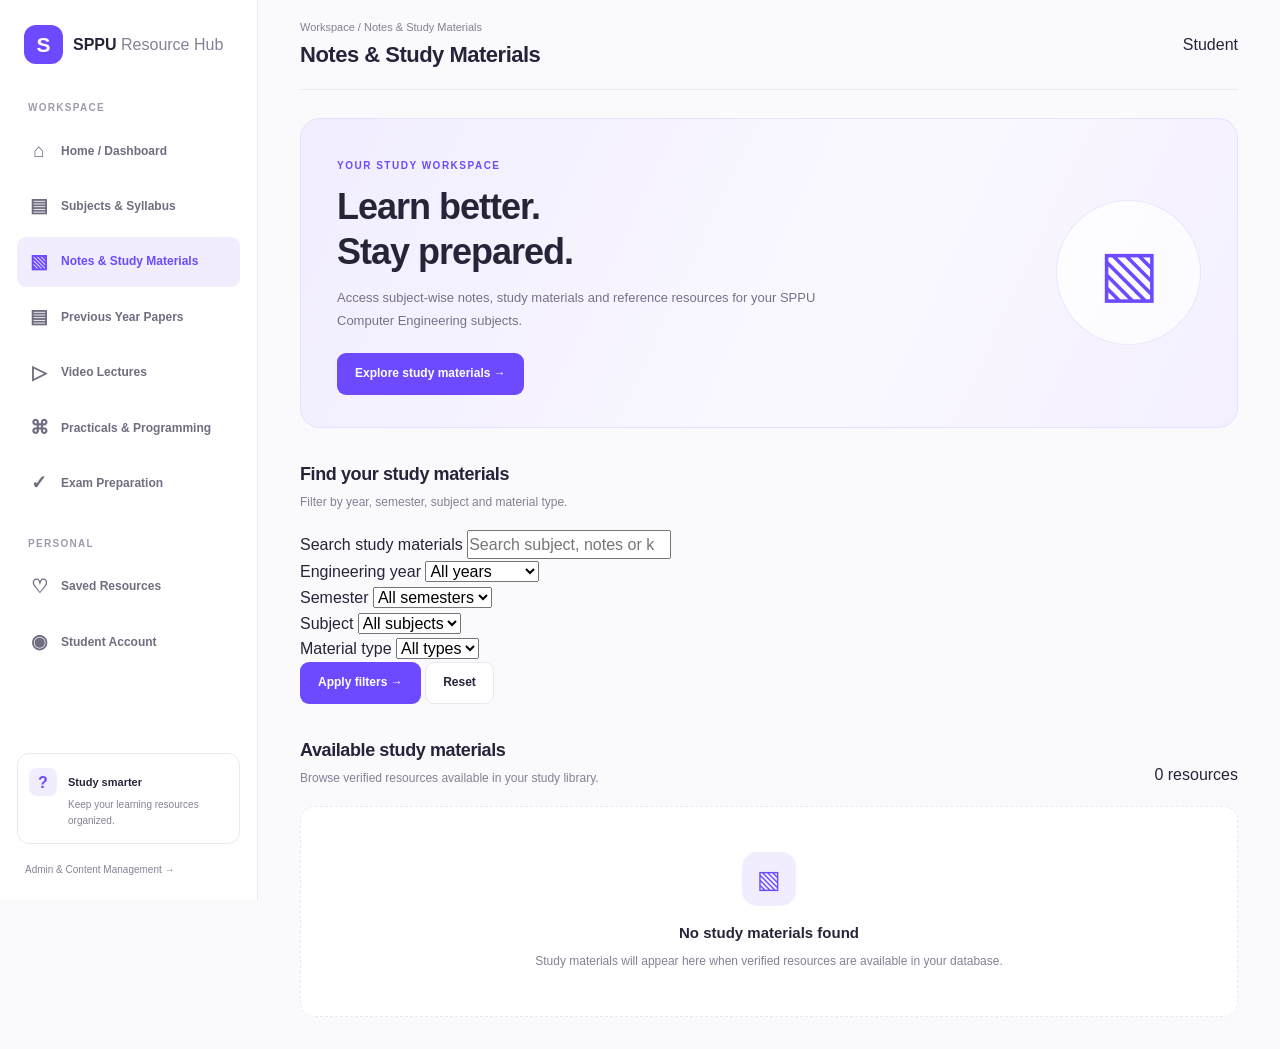
==== notes.html @ ba634b33 "Create notes.html" ====
<!DOCTYPE html>
<html lang="en">
<head>
    <meta charset="UTF-8">
    <meta name="viewport" content="width=device-width, initial-scale=1.0">
    <title>SPPU Resource Hub | Notes & Study Materials</title>
    <meta name="description" content="Find verified notes and study materials for SPPU Computer Engineering.">
    <link rel="stylesheet" href="exam preparation.css">
</head>

<body>

<div class="app-layout">

    <!-- SIDEBAR -->
    <aside class="sidebar">

        <a href="index.html" class="brand">
            <span class="brand-logo">S</span>
            <span>SPPU<span class="brand-light"> Resource Hub</span></span>
        </a>

        <div class="sidebar-label">WORKSPACE</div>

        <nav class="sidebar-nav">
            <a href="index.html" class="nav-link">
                <span>⌂</span> Home / Dashboard
            </a>

            <a href="subjects.html" class="nav-link">
                <span>▤</span> Subjects & Syllabus
            </a>

            <a href="notes.html" class="nav-link active">
                <span>▧</span> Notes & Study Materials
            </a>

            <a href="pyq.html" class="nav-link">
                <span>▤</span> Previous Year Papers
            </a>

            <a href="videos.html" class="nav-link">
                <span>▷</span> Video Lectures
            </a>

            <a href="practicals.html" class="nav-link">
                <span>⌘</span> Practicals & Programming
            </a>

            <a href="exam-preparation.html" class="nav-link">
                <span>✓</span> Exam Preparation
            </a>
        </nav>

        <div class="sidebar-label secondary-label">PERSONAL</div>

        <nav class="sidebar-nav">
            <a href="saved.html" class="nav-link">
                <span>♡</span> Saved Resources
            </a>

            <a href="account.html" class="nav-link">
                <span>◉</span> Student Account
            </a>
        </nav>

        <div class="sidebar-bottom">
            <div class="sidebar-help">
                <div class="help-icon">?</div>
                <div>
                    <strong>Study smarter</strong>
                    <p>Keep your learning resources organized.</p>
                </div>
            </div>

            <a href="admin.html" class="admin-link">
                Admin & Content Management →
            </a>
        </div>

    </aside>

    <!-- NOTES MAIN CONTENT -->
    <main class="exam-main">

        <header class="exam-page-header">
            <div>
                <p class="exam-breadcrumb">
                    Workspace / Notes & Study Materials
                </p>
                <h1>Notes & Study Materials</h1>
            </div>

            <div>
                <span>Student</span>
            </div>
        </header>

        <!-- HERO -->
        <section class="exam-hero">

            <div class="exam-hero-content">

                <span class="exam-eyebrow">
                    YOUR STUDY WORKSPACE
                </span>

                <h2>Learn better.<br>Stay prepared.</h2>

                <p>
                    Access subject-wise notes, study materials and
                    reference resources for your SPPU Computer
                    Engineering subjects.
                </p>

                <a href="#notes-filters" class="exam-button exam-button-primary">
                    Explore study materials →
                </a>

            </div>

            <div class="exam-hero-decoration" aria-hidden="true">
                ▧
            </div>

        </section>

        <!-- SEARCH AND FILTERS -->
        <section class="exam-section" id="notes-filters">

            <div class="exam-section-heading">
                <div>
                    <h2>Find your study materials</h2>
                    <p>Filter by year, semester, subject and material type.</p>
                </div>
            </div>

            <form class="exam-filter-panel" id="notesSearchForm">

                <label class="exam-search-label" for="notesSearch">
                    Search study materials
                </label>

                <input
                    type="search"
                    id="notesSearch"
                    name="search"
                    placeholder="Search subject, notes or keyword..."
                >

                <div class="exam-filter-grid">

                    <div class="exam-field">
                        <label for="notesYear">Engineering year</label>

                        <select id="notesYear" name="year">
                            <option value="">All years</option>
                            <option value="FE">First Year</option>
                            <option value="SE">Second Year</option>
                            <option value="TE">Third Year</option>
                            <option value="BE">Final Year</option>
                        </select>
                    </div>

                    <div class="exam-field">
                        <label for="notesSemester">Semester</label>

                        <select id="notesSemester" name="semester">
                            <option value="">All semesters</option>
                            <option value="1">Semester 1</option>
                            <option value="2">Semester 2</option>
                            <option value="3">Semester 3</option>
                            <option value="4">Semester 4</option>
                            <option value="5">Semester 5</option>
                            <option value="6">Semester 6</option>
                            <option value="7">Semester 7</option>
                            <option value="8">Semester 8</option>
                        </select>
                    </div>

                    <div class="exam-field">
                        <label for="notesSubject">Subject</label>

                        <select id="notesSubject" name="subject">
                            <option value="">All subjects</option>
                        </select>
                    </div>

                    <div class="exam-field">
                        <label for="notesType">Material type</label>

                        <select id="notesType" name="resource_type">
                            <option value="">All types</option>
                        </select>
                    </div>

                </div>

                <div class="exam-filter-actions">

                    <button type="submit" class="exam-button exam-button-primary">
                        Apply filters →
                    </button>

                    <button type="reset" class="exam-button exam-button-secondary">
                        Reset
                    </button>

                </div>

            </form>
        </section>

        <!-- RESOURCE RESULTS -->
        <section class="exam-section exam-results-section">

            <div class="exam-section-heading">
                <div>
                    <h2>Available study materials</h2>
                    <p>Browse verified resources available in your study library.</p>
                </div>

                <span id="notesResultCount" class="exam-result-count">
                    0 resources
                </span>
            </div>

            <div id="notesResourceGrid" class="exam-resource-grid"></div>

            <div id="notesEmptyState" class="exam-empty-state">
                <div class="exam-empty-icon">▧</div>
                <h3>No study materials found</h3>
                <p>
                    Study materials will appear here when verified
                    resources are available in your database.
                </p>
            </div>

        </section>

    </main>

</div>

<script type="module" src="notes.js"></script>

</body>
</html>
---- exam preparation.css ----
/* =========================================
   1. GLOBAL STYLES
========================================= */

:root {
    --primary: #6d4aff;
    --primary-dark: #5535e8;
    --primary-light: #f1edff;

    --bg: #faf9fc;
    --surface: #ffffff;

    --text: #27243a;
    --muted: #858196;
    --border: #ebe8f2;

    --shadow: 0 4px 20px rgba(43, 30, 84, 0.045);
}

* {
    box-sizing: border-box;
    margin: 0;
    padding: 0;
}

html {
    min-height: 100%;
}

body {
    min-height: 100vh;
    font-family: Inter, -apple-system, BlinkMacSystemFont,
        "Segoe UI", sans-serif;
    background: var(--bg);
    color: var(--text);
    line-height: 1.6;
}

a {
    color: inherit;
    text-decoration: none;
}

button,
input,
select,
textarea {
    font: inherit;
}

button {
    cursor: pointer;
}

a:focus-visible,
button:focus-visible,
input:focus-visible,
select:focus-visible {
    outline: 2px solid var(--primary);
    outline-offset: 3px;
}


/* =========================================
   2. MAIN APP LAYOUT
   Sidebar fixed on the left
   Main content starts beside the sidebar
========================================= */

.app-layout {
    width: 100%;
    min-height: 100vh;
}

.sidebar {
    position: fixed;
    inset: 0 auto 0 0;
    z-index: 100;

    width: 258px;
    height: 100vh;
    padding: 25px 17px 18px;

    display: flex;
    flex-direction: column;

    background: var(--surface);
    border-right: 1px solid var(--border);

    overflow-y: auto;
}

.exam-main {
    min-width: 0;
    min-height: 100vh;

    margin-left: 258px;
    width: calc(100% - 258px);

    padding: 0 42px 32px;

    color: var(--text);
    background: var(--bg);

    overflow-wrap: anywhere;
}


/* =========================================
   3. SIDEBAR BRAND
========================================= */

.brand {
    display: flex;
    align-items: center;
    gap: 10px;

    padding: 0 7px;
    margin-bottom: 36px;

    font-size: 16px;
    font-weight: 800;
    white-space: nowrap;
}

.brand-logo {
    width: 39px;
    height: 39px;
    flex-shrink: 0;

    display: grid;
    place-items: center;

    border-radius: 12px;
    background: var(--primary);
    color: white;

    font-size: 21px;
}

.brand-light {
    color: var(--muted);
    font-weight: 500;
}


/* =========================================
   4. SIDEBAR NAVIGATION
========================================= */

.sidebar-label {
    padding: 0 11px;
    margin-bottom: 10px;

    color: #a09bac;
    font-size: 10px;
    font-weight: 800;
    letter-spacing: 1.3px;
}

.secondary-label {
    margin-top: 27px;
}

.sidebar-nav {
    display: grid;
    gap: 5px;
}

.nav-link {
    min-height: 44px;
    padding: 10px 12px;

    display: flex;
    align-items: center;
    gap: 12px;

    border-radius: 9px;

    color: #716d80;
    font-size: 12px;
    font-weight: 600;

    transition: background 0.2s, color 0.2s;
}

.nav-link > span {
    width: 20px;
    flex-shrink: 0;

    text-align: center;
    font-size: 19px;
}

.nav-link:hover {
    background: #f7f5ff;
    color: var(--primary);
}

.nav-link.active {
    background: var(--primary-light);
    color: var(--primary);
}

.sidebar-bottom {
    margin-top: auto;
    padding-top: 35px;
}

.sidebar-help {
    display: flex;
    gap: 11px;

    padding: 14px 11px;

    border: 1px solid var(--border);
    border-radius: 12px;
}

.help-icon {
    width: 28px;
    height: 28px;
    flex-shrink: 0;

    display: grid;
    place-items: center;

    background: var(--primary-light);
    color: var(--primary);
    border-radius: 8px;

    font-weight: 800;
}

.sidebar-help strong {
    font-size: 11px;
}

.sidebar-help p {
    margin-top: 3px;
    color: var(--muted);
    font-size: 10px;
}

.admin-link {
    display: block;
    padding: 18px 8px 4px;

    color: var(--muted);
    font-size: 10px;
}


/* =========================================
   5. PAGE HEADER
========================================= */

.exam-page-header {
    min-height: 90px;

    display: flex;
    align-items: center;
    justify-content: space-between;
    gap: 20px;

    border-bottom: 1px solid var(--border);
}

.exam-page-heading {
    min-width: 0;
}

.exam-breadcrumb {
    color: var(--muted);
    font-size: 11px;
}

.exam-page-header h1 {
    margin-top: 3px;

    font-size: 22px;
    line-height: 1.35;
    letter-spacing: -0.5px;
}

.exam-page-description {
    margin-top: 4px;
    color: var(--muted);
    font-size: 12px;
}

.exam-header-actions {
    display: flex;
    align-items: center;
    gap: 12px;
}


/* =========================================
   6. BUTTONS
========================================= */

.exam-button {
    min-height: 42px;
    padding: 10px 17px;

    display: inline-flex;
    align-items: center;
    justify-content: center;
    gap: 8px;

    border: 1px solid transparent;
    border-radius: 9px;

    font-size: 12px;
    font-weight: 700;

    transition: background 0.2s, transform 0.2s;
}

.exam-button-primary {
    background: var(--primary);
    color: white;
}

.exam-button-primary:hover {
    background: var(--primary-dark);
    transform: translateY(-1px);
}

.exam-button-secondary {
    background: white;
    color: var(--text);
    border-color: var(--border);
}

.exam-button-secondary:hover {
    background: var(--primary-light);
    border-color: #d8ceff;
    color: var(--primary);
}


/* =========================================
   7. EXAM PREPARATION HERO
========================================= */

.exam-hero {
    position: relative;

    display: flex;
    align-items: center;
    justify-content: space-between;
    gap: 28px;

    min-height: 240px;
    margin-top: 28px;
    padding: 32px 36px;

    overflow: hidden;

    border: 1px solid #e8e0ff;
    border-radius: 20px;

    background: linear-gradient(
        115deg,
        #f1edff 0%,
        #faf8ff 58%,
        #f4f0ff 100%
    );
}

.exam-hero-content {
    position: relative;
    z-index: 2;
    max-width: 620px;
}

.exam-eyebrow {
    display: inline-block;

    margin-bottom: 10px;

    color: var(--primary);
    font-size: 10px;
    font-weight: 800;
    letter-spacing: 1.5px;
    text-transform: uppercase;
}

.exam-hero h2 {
    max-width: 580px;

    font-size: clamp(25px, 3vw, 36px);
    line-height: 1.25;
    letter-spacing: -1px;
}

.exam-hero p {
    max-width: 520px;
    margin-top: 12px;

    color: #777188;
    font-size: 13px;
    line-height: 1.8;
}

.exam-hero .exam-button {
    margin-top: 20px;
}

.exam-hero-decoration {
    width: 145px;
    height: 145px;
    flex-shrink: 0;

    display: grid;
    place-items: center;

    border: 1px solid rgba(109, 74, 255, 0.12);
    border-radius: 50%;

    background: rgba(255, 255, 255, 0.7);

    color: var(--primary);
    font-size: 64px;
}


/* =========================================
   8. GENERAL SECTIONS
========================================= */

.exam-section {
    margin-top: 32px;
}

.exam-section-heading {
    display: flex;
    align-items: flex-end;
    justify-content: space-between;
    gap: 16px;

    margin-bottom: 18px;
}

.exam-section-heading h2 {
    font-size: 18px;
    letter-spacing: -0.4px;
}

.exam-section-heading p {
    margin-top: 4px;
    color: var(--muted);
    font-size: 12px;
}



/* =====================================
   EXAM FILTERS — SINGLE HORIZONTAL ROW
===================================== */

#examSearchForm.exam-filter-panel {
    display: grid;
    grid-template-columns:
        minmax(210px, 1.4fr)
        minmax(0, 3fr)
        auto;
    grid-template-rows: auto;
    align-items: end;
    gap: 16px;
    padding: 22px;
    width: 100%;
    background: #ffffff;
    border: 1px solid #ebe8f2;
    border-radius: 16px;
    box-shadow: 0 4px 20px rgba(43, 30, 84, 0.045);
}

/* Search label and input share one column */
#examSearchForm .exam-search-label {
    grid-column: 1;
    grid-row: 1;
    align-self: start;
    margin: 0 0 7px;
    color: #514d63;
    font-size: 12px;
    font-weight: 600;
}

/* Put the search input under its label */
#examSearchForm #examSearch {
    grid-column: 1;
    grid-row: 1;
    align-self: end;
    width: 100%;
    min-width: 0;
    height: 43px;
    margin-top: 27px;
    padding: 0 12px;
    border: 1px solid #ebe8f2;
    border-radius: 9px;
    background: #fdfcff;
    color: #27243a;
    font-size: 12px;
    box-sizing: border-box;
}

#examSearchForm #examSearch::placeholder {
    color: #aaa5b7;
}

#examSearchForm #examSearch:focus,
#examSearchForm select:focus {
    outline: none;
    border-color: #6d4aff;
    box-shadow: 0 0 0 3px rgba(109, 74, 255, 0.1);
}

/* Four dropdowns in one row */
#examSearchForm .exam-filter-grid {
    grid-column: 2;
    grid-row: 1;
    display: grid;
    grid-template-columns: repeat(4, minmax(0, 1fr));
    align-items: end;
    gap: 10px;
    min-width: 0;
}

/* Each dropdown */
#examSearchForm .exam-field {
    display: flex;
    flex-direction: column;
    gap: 7px;
    min-width: 0;
}

#examSearchForm .exam-field label {
    color: #514d63;
    font-size: 11px;
    font-weight: 600;
}

#examSearchForm .exam-field select {
    width: 100%;
    min-width: 0;
    height: 43px;
    padding: 0 8px;
    border: 1px solid #ebe8f2;
    border-radius: 9px;
    background: #fdfcff;
    color: #27243a;
    font-size: 11px;
    box-sizing: border-box;
}

/* Action buttons stay to the right */
#examSearchForm .exam-filter-actions {
    grid-column: 3;
    grid-row: 1;
    display: flex;
    align-items: end;
    gap: 8px;
    white-space: nowrap;
}

#examSearchForm .exam-filter-actions button {
    height: 43px;
    padding: 0 13px;
    border: 1px solid #6d4aff;
    border-radius: 9px;
    background: #6d4aff;
    color: #ffffff;
    font-size: 11px;
    font-weight: 700;
    cursor: pointer;
    transition: background 0.2s, transform 0.2s;
}

#examSearchForm .exam-filter-actions .exam-primary-btn:hover {
    background: #5535e8;
    transform: translateY(-1px);
}

#examSearchForm .exam-filter-actions .exam-reset-btn {
    border-color: #ebe8f2;
    background: #ffffff;
    color: #514d63;
}

#examSearchForm .exam-filter-actions .exam-reset-btn:hover {
    background: #f1edff;
    color: #6d4aff;
}

/* Medium screens: search on top, dropdowns below */
@media (max-width: 1250px) {
    #examSearchForm.exam-filter-panel {
        grid-template-columns: minmax(0, 1fr);
        gap: 16px;
    }

    #examSearchForm .exam-search-label,
    #examSearchForm #examSearch,
    #examSearchForm .exam-filter-grid,
    #examSearchForm .exam-filter-actions {
        grid-column: 1;
        grid-row: auto;
    }

    #examSearchForm .exam-search-label {
        margin-bottom: -9px;
    }

    #examSearchForm #examSearch {
        margin-top: 0;
    }

    #examSearchForm .exam-filter-grid {
        grid-template-columns: repeat(4, minmax(0, 1fr));
    }
}

/* Small screens */
@media (max-width: 650px) {
    #examSearchForm .exam-filter-grid {
        grid-template-columns: repeat(2, minmax(0, 1fr));
    }

    #examSearchForm .exam-filter-actions {
        flex-wrap: wrap;
    }
}

@media (max-width: 380px) {
    #examSearchForm .exam-filter-grid {
        grid-template-columns: 1fr;
    }
}


/* =========================================
   11. RESOURCE GRID
========================================= */

.exam-resource-grid {
    display: grid;
    grid-template-columns: repeat(3, minmax(0, 1fr));
    gap: 17px;
}

.exam-resource-card {
    min-width: 0;
    padding: 20px;

    display: flex;
    flex-direction: column;

    background: var(--surface);
    border: 1px solid var(--border);
    border-radius: 15px;

    box-shadow: var(--shadow);

    transition:
        transform 0.2s,
        border-color 0.2s,
        box-shadow 0.2s;
}

.exam-resource-card:hover {
    transform: translateY(-3px);
    border-color: #d3c8ff;
    box-shadow: 0 9px 25px rgba(43, 30, 84, 0.08);
}

.exam-resource-top {
    display: flex;
    align-items: flex-start;
    justify-content: space-between;
    gap: 12px;

    margin-bottom: 17px;
}

.exam-resource-icon {
    width: 44px;
    height: 44px;
    flex-shrink: 0;

    display: grid;
    place-items: center;

    border-radius: 12px;
    background: var(--primary-light);
    color: var(--primary);

    font-size: 22px;
}

.exam-resource-badge {
    display: inline-flex;
    align-items: center;

    padding: 5px 9px;

    border-radius: 20px;
    background: #f1edff;
    color: var(--primary);

    font-size: 10px;
    font-weight: 700;
}

.exam-resource-card h3 {
    font-size: 14px;
    line-height: 1.5;
    overflow-wrap: anywhere;
}

.exam-resource-card p {
    margin-top: 7px;

    color: var(--muted);
    font-size: 11px;
    line-height: 1.7;
}

.exam-resource-meta {
    display: flex;
    flex-wrap: wrap;
    gap: 7px;

    margin-top: 14px;
}

.exam-resource-meta span {
    padding: 5px 8px;

    border: 1px solid var(--border);
    border-radius: 6px;

    background: #fcfbfe;
    color: #716d80;

    font-size: 10px;
}

.exam-resource-footer {
    display: flex;
    align-items: center;
    justify-content: space-between;
    gap: 10px;

    margin-top: auto;
    padding-top: 18px;
}

.exam-resource-footer a,
.exam-resource-link {
    display: inline-flex;
    align-items: center;
    gap: 6px;

    color: var(--primary);
    font-size: 11px;
    font-weight: 700;
}

.exam-resource-footer a:hover,
.exam-resource-link:hover {
    color: var(--primary-dark);
}


/* =========================================
   12. EMPTY AND LOADING STATES
========================================= */

.exam-empty-state,
.exam-loading-state {
    padding: 45px 20px;

    border: 1px dashed var(--border);
    border-radius: 15px;

    background: var(--surface);
    text-align: center;
}

.exam-empty-state h3,
.exam-loading-state h3 {
    font-size: 15px;
}

.exam-empty-state p,
.exam-loading-state p {
    margin-top: 7px;
    color: var(--muted);
    font-size: 12px;
}

.exam-empty-icon {
    width: 54px;
    height: 54px;

    display: grid;
    place-items: center;

    margin: 0 auto 15px;

    border-radius: 15px;
    background: var(--primary-light);
    color: var(--primary);

    font-size: 25px;
}


/* =========================================
   13. PAGINATION
========================================= */

.exam-pagination {
    display: flex;
    align-items: center;
    justify-content: center;
    flex-wrap: wrap;
    gap: 8px;

    margin-top: 28px;
}

.exam-pagination button {
    min-width: 37px;
    height: 37px;
    padding: 0 10px;

    border: 1px solid var(--border);
    border-radius: 9px;

    background: white;
    color: var(--text);

    font-size: 12px;
}

.exam-pagination button:hover,
.exam-pagination button.active {
    border-color: var(--primary);
    background: var(--primary);
    color: white;
}


/* =========================================
   14. PAGE FOOTER
========================================= */

.exam-page-footer {
    display: flex;
    justify-content: space-between;
    flex-wrap: wrap;
    gap: 12px;

    margin-top: 45px;
    padding: 22px 0;

    border-top: 1px solid var(--border);

    color: var(--muted);
    font-size: 10px;
}


/* =========================================
   15. RESPONSIVE: TABLETS
========================================= */

@media (max-width: 1200px) {
    .exam-main {
        padding-right: 27px;
        padding-left: 27px;
    }

    .exam-filter-panel {
        grid-template-columns: repeat(3, minmax(0, 1fr));
    }

    .exam-resource-grid {
        grid-template-columns: repeat(2, minmax(0, 1fr));
    }

    .exam-hero {
        padding: 28px;
    }
}


/* =========================================
   16. RESPONSIVE: MOBILE
========================================= */

@media (max-width: 760px) {
    .sidebar {
        position: static;
        width: 100%;
        height: auto;

        padding: 15px;

        border-right: none;
        border-bottom: 1px solid var(--border);
    }

    .brand {
        margin-bottom: 17px;
    }

    .sidebar-label,
    .sidebar-bottom {
        display: none;
    }

    .sidebar-nav {
        display: flex;
        gap: 6px;

        overflow-x: auto;
        padding-bottom: 5px;
    }

    .nav-link {
        flex-shrink: 0;
        min-height: 39px;

        padding: 8px 11px;
        font-size: 11px;
    }

    .nav-link > span {
        width: auto;
        font-size: 15px;
    }

    .exam-main {
        width: 100%;
        min-height: auto;
        margin-left: 0;
        padding: 0 20px 25px !important;
    }

    .exam-page-header {
        min-height: 75px;
    }

    .exam-page-header h1 {
        font-size: 19px;
    }

    .exam-hero {
        min-height: auto;
        padding: 26px 23px;
    }

    .exam-hero h2 {
        font-size: 27px;
    }

    .exam-hero-decoration {
        width: 100px;
        height: 100px;
        font-size: 44px;
    }

    .exam-filter-panel {
        grid-template-columns: repeat(2, minmax(0, 1fr));
        padding: 17px;
        gap: 13px;
    }

    .exam-resource-grid {
        grid-template-columns: repeat(2, minmax(0, 1fr));
    }

    .exam-results-toolbar {
        align-items: flex-start;
        flex-direction: column;
    }
}


/* =========================================
   17. RESPONSIVE: SMALL PHONES
========================================= */

@media (max-width: 480px) {
    .exam-main {
        padding-right: 14px !important;
        padding-left: 14px !important;
    }

    .exam-page-header {
        gap: 10px;
    }

    .exam-page-header h1 {
        font-size: 18px;
    }

    .exam-page-description {
        font-size: 11px;
    }

    .exam-hero {
        padding: 23px 20px;
    }

    .exam-hero-decoration {
        display: none;
    }

    .exam-hero h2 {
        font-size: 25px;
    }

    .exam-filter-panel {
        grid-template-columns: 1fr;
    }

    .exam-resource-grid {
        grid-template-columns: 1fr;
    }

    .exam-section-heading {
        align-items: flex-start;
        flex-direction: column;
    }

    .exam-page-footer {
        flex-direction: column;
    }
}


/* ===== Exam filter layout refinement ===== */

#examSearchForm {
    display: grid;
    grid-template-columns: minmax(220px, 1.5fr)
        repeat(2, minmax(150px, 1fr));
    gap: 18px;
    align-items: end;
    padding: 24px;
    background: #fff;
    border: 1px solid #ebe8f2;
    border-radius: 16px;
    box-shadow: 0 4px 20px rgba(43, 30, 84, 0.045);
}

/* Keep each field together */
#examSearchForm .exam-filter-group {
    display: flex;
    flex-direction: column;
    gap: 7px;
    min-width: 0;
}

#examSearchForm label {
    font-size: 12px;
    font-weight: 600;
    color: #514d63;
}

#examSearchForm input,
#examSearchForm select {
    width: 100%;
    height: 44px;
    padding: 0 12px;
    border: 1px solid #ebe8f2;
    border-radius: 9px;
    background: #fdfcff;
    color: #27243a;
    font-size: 12px;
    outline: none;
}

#examSearchForm input:focus,
#examSearchForm select:focus {
    border-color: #6d4aff;
    box-shadow: 0 0 0 3px rgba(109, 74, 255, 0.1);
}

/* Style form buttons */
#examSearchForm button {
    min-height: 42px;
    padding: 0 17px;
    border: 1px solid #6d4aff;
    border-radius: 9px;
    background: #6d4aff;
    color: #fff;
    font-size: 12px;
    font-weight: 700;
    cursor: pointer;
}

#examSearchForm button:hover {
    background: #5535e8;
}

#examSearchForm button[type="reset"] {
    background: #fff;
    color: #514d63;
    border-color: #ebe8f2;
}

#examSearchForm button[type="reset"]:hover {
    background: #f1edff;
    color: #6d4aff;
}

/* Medium screens */
@media (max-width: 1050px) {
    #examSearchForm {
        grid-template-columns: repeat(2, minmax(0, 1fr));
    }
}

/* Small screens */
@media (max-width: 600px) {
    #examSearchForm {
        grid-template-columns: 1fr;
        padding: 17px;
    }
}
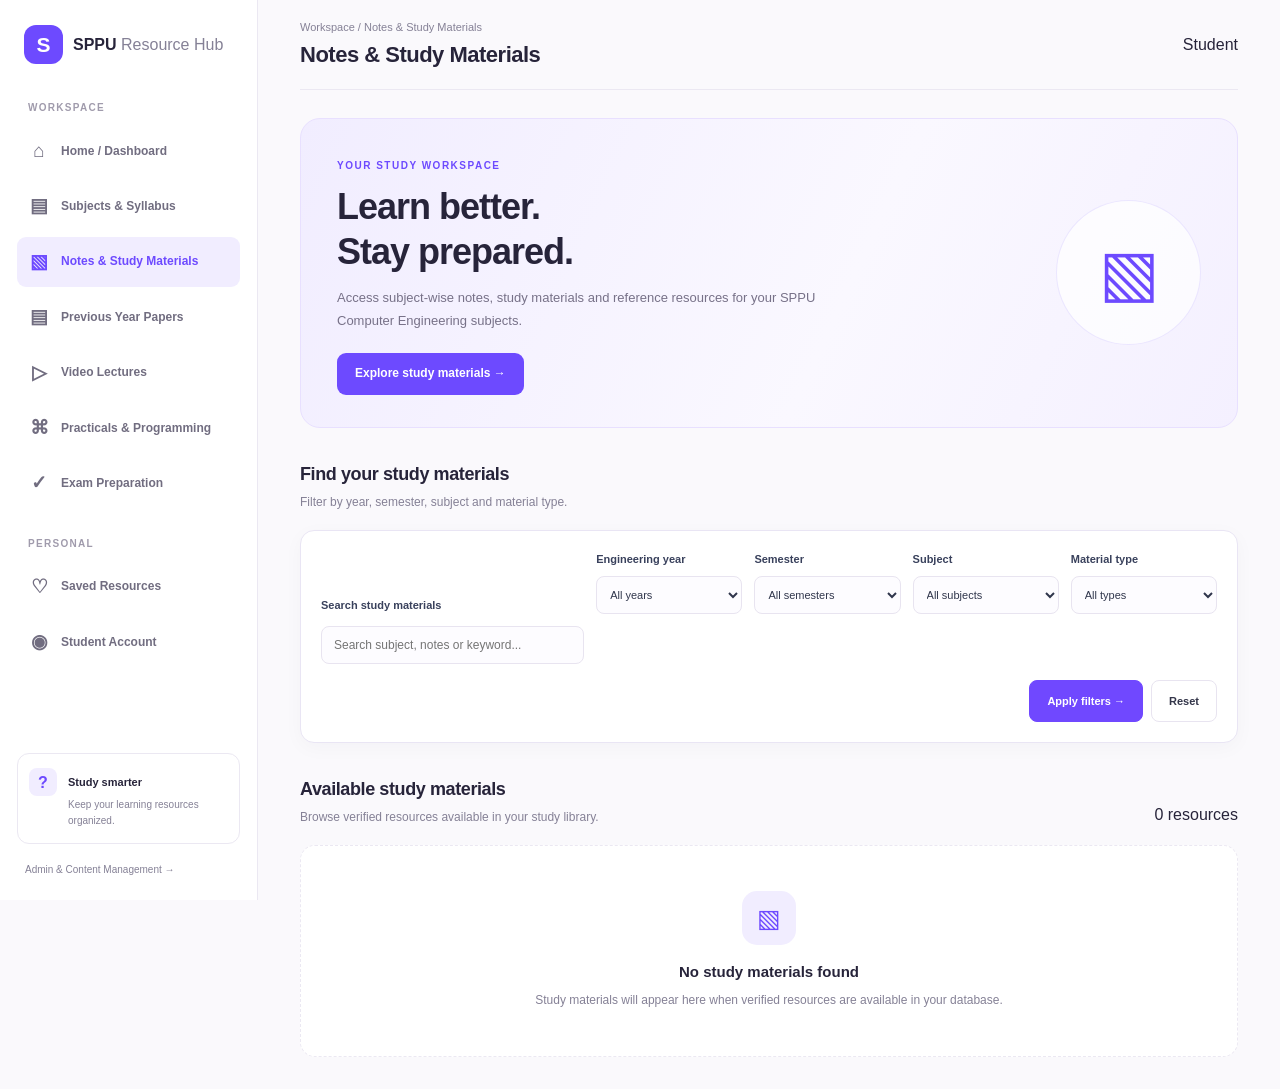
==== commit cd9344af: "Add notes.css stylesheet to notes.html" ====
--- a/notes.html
+++ b/notes.html
@@ -6,7 +6,8 @@
     <meta name="viewport" content="width=device-width, initial-scale=1.0">
     <title>SPPU Resource Hub | Notes & Study Materials</title>
     <meta name="description" content="Find verified notes and study materials for SPPU Computer Engineering.">
-    <link rel="stylesheet" href="exam preparation.css">
+    <link rel="stylesheet" href="exam preparation.css"> 
+    <link rel="stylesheet" href="notes.css">
 </head>
 
 <body>
--- a/notes.css
+++ b/notes.css
@@ -0,0 +1,139 @@
+
+/* NOTES PAGE FILTER STYLING */
+
+#notesSearchForm {
+    display: grid;
+    grid-template-columns: 1.8fr 1fr 1fr 1fr 1fr;
+    gap: 12px;
+    align-items: end;
+    background: #ffffff;
+    border: 1px solid #e9e5f4;
+    border-radius: 14px;
+    padding: 20px;
+    box-shadow: 0 5px 20px rgba(30, 20, 70, 0.03);
+}
+
+/* SEARCH LABEL */
+#notesSearchForm .exam-search-label {
+    grid-column: 1;
+    grid-row: 1;
+    font-size: 11px;
+    font-weight: 600;
+    color: #39415c;
+}
+
+/* SEARCH INPUT */
+#notesSearch {
+    grid-column: 1;
+    grid-row: 2;
+    width: 100%;
+    height: 38px;
+    border: 1px solid #e8e4f0;
+    border-radius: 8px;
+    padding: 0 12px;
+    font-size: 12px;
+    outline: none;
+    background: #fdfcff;
+}
+
+/* FILTER GRID */
+#notesSearchForm .exam-filter-grid {
+    display: contents;
+}
+
+#notesSearchForm .exam-field {
+    display: flex;
+    flex-direction: column;
+    gap: 8px;
+    min-width: 0;
+}
+
+#notesSearchForm .exam-field label {
+    font-size: 11px;
+    font-weight: 600;
+    color: #39415c;
+}
+
+#notesSearchForm .exam-field select {
+    width: 100%;
+    height: 38px;
+    padding: 0 9px;
+    border: 1px solid #e8e4f0;
+    border-radius: 8px;
+    background: #fdfcff;
+    color: #30364c;
+    font-size: 11px;
+    outline: none;
+}
+
+/* FILTER ACTIONS */
+#notesSearchForm .exam-filter-actions {
+    grid-column: 1 / -1;
+    display: flex;
+    justify-content: flex-end;
+    gap: 8px;
+    margin-top: 4px;
+}
+
+/* BUTTONS */
+#notesSearchForm .exam-button {
+    height: 38px;
+    padding: 0 17px;
+    border-radius: 8px;
+    font-size: 11px;
+    cursor: pointer;
+}
+
+#notesSearchForm .exam-button-primary {
+    background: #7048ff;
+    color: white;
+    border: 1px solid #7048ff;
+}
+
+#notesSearchForm .exam-button-secondary {
+    background: white;
+    color: #34364a;
+    border: 1px solid #e8e4f0;
+}
+
+/* FOCUS */
+#notesSearch:focus,
+#notesSearchForm .exam-field select:focus {
+    border-color: #7048ff;
+}
+
+/* RESPONSIVE */
+@media (max-width: 1000px) {
+    #notesSearchForm {
+        grid-template-columns: repeat(2, minmax(0, 1fr));
+    }
+
+    #notesSearchForm .exam-search-label,
+    #notesSearch {
+        grid-column: 1 / -1;
+    }
+
+    #notesSearchForm .exam-search-label {
+        grid-row: auto;
+    }
+
+    #notesSearch {
+        grid-row: auto;
+    }
+}
+
+@media (max-width: 550px) {
+    #notesSearchForm {
+        grid-template-columns: 1fr;
+    }
+
+    #notesSearchForm .exam-search-label,
+    #notesSearch,
+    #notesSearchForm .exam-filter-actions {
+        grid-column: 1;
+    }
+
+    #notesSearchForm .exam-filter-actions {
+        flex-wrap: wrap;
+    }
+}
